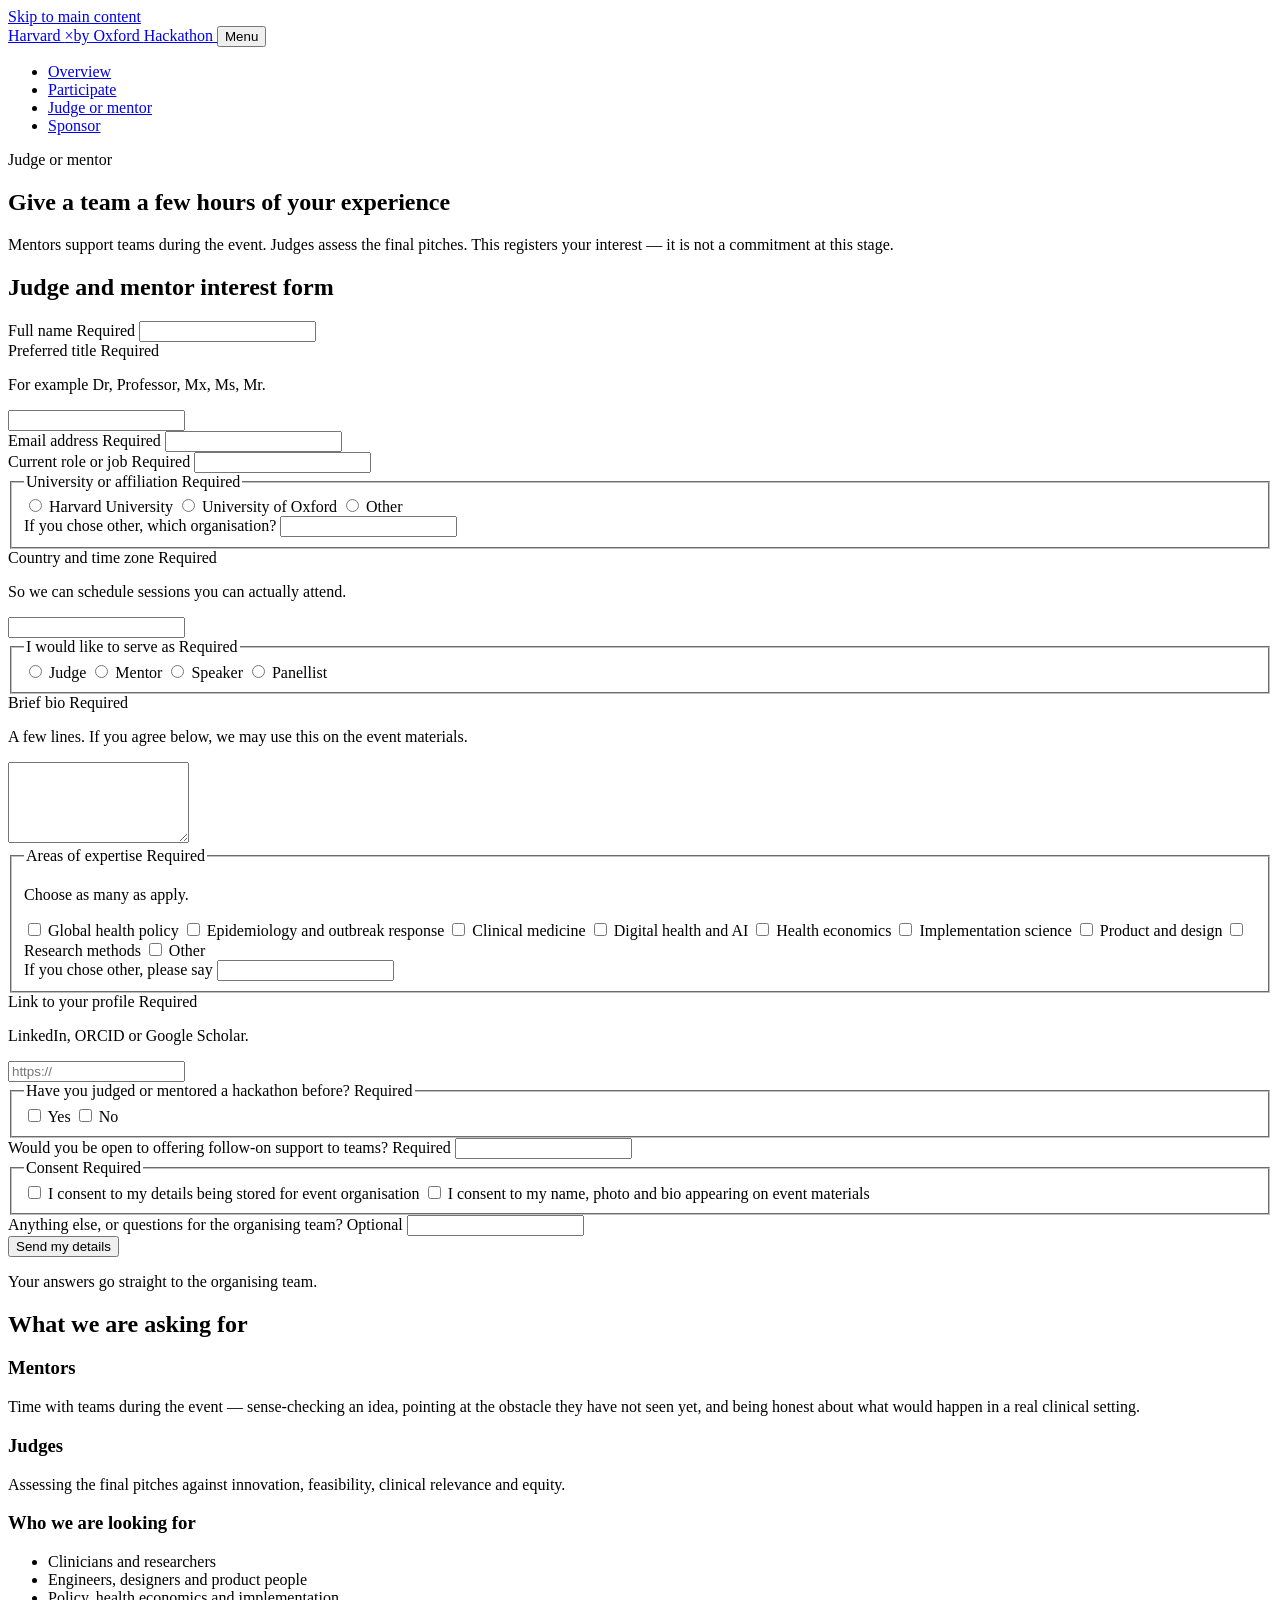
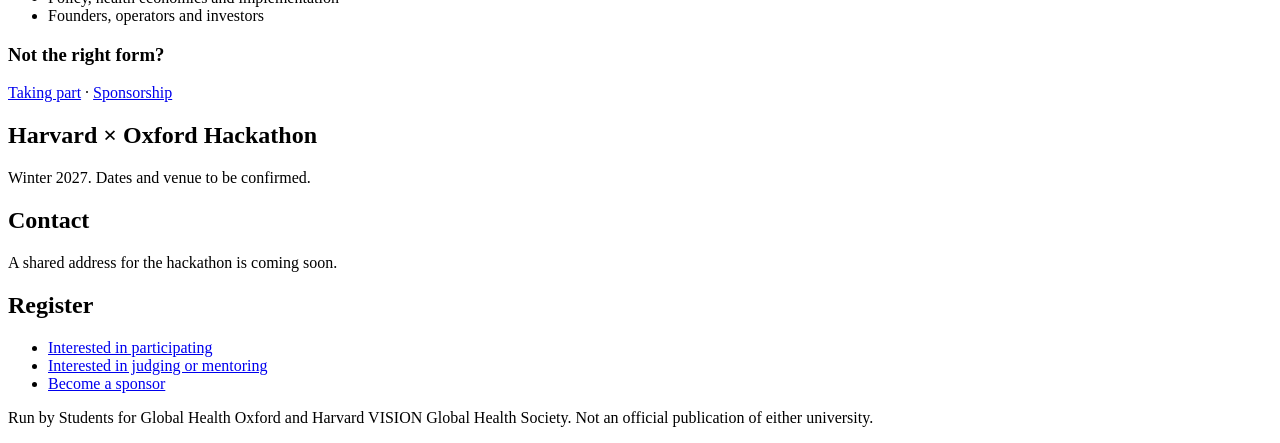
==== mentor.html @ 1fdbbc8e "Add files via upload" ====
<!DOCTYPE html>
<html lang="en-GB">
<head>
<meta charset="utf-8">
<meta name="viewport" content="width=device-width, initial-scale=1">
<title>Register your interest in judging or mentoring — Harvard × Oxford Hackathon</title>
<meta name="description" content="Register your interest in judging or mentoring at the Harvard × Oxford healthcare hackathon. For clinicians, researchers, founders and investors.">
<meta name="theme-color" content="#0A0A0A">
<link rel="preconnect" href="https://fonts.googleapis.com">
<link rel="preconnect" href="https://fonts.gstatic.com" crossorigin>
<link href="https://fonts.googleapis.com/css2?family=Archivo:wght@600;700;800&family=Instrument+Sans:wght@400;500;600&family=IBM+Plex+Mono:wght@400;500&display=swap" rel="stylesheet">
<link rel="stylesheet" href="assets/hack.css?v=3">
</head>
<body>

<a class="skip" href="#main">Skip to main content</a>

<!-- HEADER — duplicated on index.html, participate.html, mentor.html and
     sponsor.html. Change one, change all four. -->
<header class="site-head">
  <div class="wrap head-in">
    <a class="brand" href="index.html">
      Harvard <span class="x" aria-hidden="true">×</span><span class="vh">by</span> Oxford
      <span class="sub">Hackathon</span>
    </a>

    <button class="menu-btn" type="button" aria-expanded="false" aria-controls="mainnav">
      <span class="bars" aria-hidden="true"></span> Menu
    </button>

    <nav class="mainnav" id="mainnav" aria-label="Main">
      <ul>
        <li><a href="index.html">Overview</a></li>
        <li><a href="participate.html">Participate</a></li>
        <li><a href="mentor.html" aria-current="page">Judge or mentor</a></li>
        <li class="nav-cta"><a href="sponsor.html">Sponsor</a></li>
      </ul>
    </nav>
  </div>
</header>

<main id="main">

<section class="page-head">
  <div class="wrap">
    <p class="eyebrow">Judge or mentor</p>
    <h1>Give a team a few hours of your experience</h1>
    <p class="lede">Mentors support teams during the event. Judges assess the final pitches. This
    registers your interest — it is not a commitment at this stage.</p>
  </div>
</section>

<section>
  <div class="wrap form-layout">
    <div>
      <h2 class="vh">Judge and mentor interest form</h2>

      <form class="form" id="mentor-form" method="post"
            action="https://docs.google.com/forms/d/e/1FAIpQLSdmeKwU0fg0UJ15Wd06GlF_wZmkQAwomxuWlI0DnRak4Vefjg/formResponse"
            data-thanks="mentor-thanks">
        <input type="hidden" name="fvv" value="1">
        <input type="hidden" name="pageHistory" value="0">

        <div class="field">
          <label for="m-name">Full name <span class="req">Required</span></label>
          <input id="m-name" name="entry.2101995780" type="text" autocomplete="name" required>
        </div>

        <div class="field">
          <label for="m-title">Preferred title <span class="req">Required</span></label>
          <p class="hint" id="m-title-hint">For example Dr, Professor, Mx, Ms, Mr.</p>
          <input id="m-title" name="entry.900978874" type="text" aria-describedby="m-title-hint" required>
        </div>

        <div class="field">
          <label for="m-email">Email address <span class="req">Required</span></label>
          <input id="m-email" name="entry.1687136381" type="email" autocomplete="email" required>
        </div>

        <div class="field">
          <label for="m-role">Current role or job <span class="req">Required</span></label>
          <input id="m-role" name="entry.1524150950" type="text" autocomplete="organization-title" required>
        </div>

        <div class="field">
          <fieldset>
            <legend>University or affiliation <span class="req">Required</span></legend>
            <div class="opts">
              <label class="opt"><input type="radio" name="entry.1458099363" value="Harvard University" required> Harvard University</label>
              <label class="opt"><input type="radio" name="entry.1458099363" value="University of Oxford"> University of Oxford</label>
              <label class="opt"><input type="radio" name="entry.1458099363" value="__other_option__"> Other</label>
            </div>
            <div class="opt-other">
              <label for="m-uni-other">If you chose other, which organisation?</label>
              <input id="m-uni-other" name="entry.1458099363.other_option_response" type="text">
            </div>
          </fieldset>
        </div>

        <div class="field">
          <label for="m-zone">Country and time zone <span class="req">Required</span></label>
          <p class="hint" id="m-zone-hint">So we can schedule sessions you can actually attend.</p>
          <input id="m-zone" name="entry.788989180" type="text" aria-describedby="m-zone-hint" required>
        </div>

        <div class="field">
          <fieldset>
            <legend>I would like to serve as <span class="req">Required</span></legend>
            <div class="opts">
              <label class="opt"><input type="radio" name="entry.1702248812" value="Judge" required> Judge</label>
              <label class="opt"><input type="radio" name="entry.1702248812" value="Mentor"> Mentor</label>
              <label class="opt"><input type="radio" name="entry.1702248812" value="Speaker"> Speaker</label>
              <label class="opt"><input type="radio" name="entry.1702248812" value="Panelist"> Panellist</label>
            </div>
          </fieldset>
        </div>

        <div class="field">
          <label for="m-bio">Brief bio <span class="req">Required</span></label>
          <p class="hint" id="m-bio-hint">A few lines. If you agree below, we may use this on the event
          materials.</p>
          <textarea id="m-bio" name="entry.21904184" rows="5" aria-describedby="m-bio-hint" required></textarea>
        </div>

        <div class="field">
          <fieldset data-group-required="Please choose at least one area of expertise.">
            <legend>Areas of expertise <span class="req">Required</span></legend>
            <p class="hint">Choose as many as apply.</p>
            <div class="opts">
              <label class="opt"><input type="checkbox" name="entry.1558559881" value="Global health policy"> Global health policy</label>
              <label class="opt"><input type="checkbox" name="entry.1558559881" value="Epidemiology / outbreak response"> Epidemiology and outbreak response</label>
              <label class="opt"><input type="checkbox" name="entry.1558559881" value="Clinical medicine"> Clinical medicine</label>
              <label class="opt"><input type="checkbox" name="entry.1558559881" value="Digital health &amp; AI"> Digital health and AI</label>
              <label class="opt"><input type="checkbox" name="entry.1558559881" value="Health economics"> Health economics</label>
              <label class="opt"><input type="checkbox" name="entry.1558559881" value="Implementation science"> Implementation science</label>
              <label class="opt"><input type="checkbox" name="entry.1558559881" value="Product &amp; design"> Product and design</label>
              <label class="opt"><input type="checkbox" name="entry.1558559881" value="Research methods"> Research methods</label>
              <label class="opt"><input type="checkbox" name="entry.1558559881" value="__other_option__"> Other</label>
            </div>
            <div class="opt-other">
              <label for="m-exp-other">If you chose other, please say</label>
              <input id="m-exp-other" name="entry.1558559881.other_option_response" type="text">
            </div>
          </fieldset>
        </div>

        <div class="field">
          <label for="m-profile">Link to your profile <span class="req">Required</span></label>
          <p class="hint" id="m-profile-hint">LinkedIn, ORCID or Google Scholar.</p>
          <input id="m-profile" name="entry.1272362978" type="url" placeholder="https://"
                 aria-describedby="m-profile-hint" required>
        </div>

        <!-- The availability question has been removed from this page. It is
             still question 11 in the Google Form (entry.1813666338) and is
             still marked REQUIRED there, so until it is deleted or made
             optional in Google Forms, Google will reject every submission from
             this page and nothing will reach the response sheet. -->

        <div class="field">
          <fieldset data-group-required="Please answer whether you have judged or mentored before.">
            <legend>Have you judged or mentored a hackathon before? <span class="req">Required</span></legend>
            <div class="opts">
              <label class="opt"><input type="checkbox" name="entry.487737107" value="Yes"> Yes</label>
              <label class="opt"><input type="checkbox" name="entry.487737107" value="No"> No</label>
            </div>
          </fieldset>
        </div>

        <div class="field">
          <label for="m-followon">Would you be open to offering follow-on support to teams? <span class="req">Required</span></label>
          <input id="m-followon" name="entry.504835974" type="text" required>
        </div>

        <div class="field">
          <fieldset>
            <legend>Consent <span class="req">Required</span></legend>
            <div class="opts">
              <label class="opt"><input type="checkbox" name="entry.305124683" value="I consent to my details being stored for event organisation." required> I consent to my details being stored for event organisation</label>
              <label class="opt"><input type="checkbox" name="entry.305124683" value="I consent to my name, photo, and bio appearing on event materials."> I consent to my name, photo and bio appearing on event materials</label>
            </div>
          </fieldset>
        </div>

        <div class="field">
          <label for="m-else">Anything else, or questions for the organising team? <span class="opt-tag">Optional</span></label>
          <input id="m-else" name="entry.915647321" type="text">
        </div>

        <div class="form-actions">
          <button class="btn btn-fill" type="submit">Send my details</button>
          <p>Your answers go straight to the organising team.</p>
        </div>
      </form>

      <div class="thanks" id="mentor-thanks" hidden>
        <h2>Thank you — we have your details</h2>
        <p>We will be in touch about judging, mentoring and the schedule nearer the time.</p>
        <p><a href="index.html">Back to the hackathon overview</a></p>
      </div>
    </div>

    <aside class="aside">
      <h2>What we are asking for</h2>

      <h3>Mentors</h3>
      <p>Time with teams during the event — sense-checking an idea, pointing at the obstacle they
      have not seen yet, and being honest about what would happen in a real clinical setting.</p>

      <h3>Judges</h3>
      <p>Assessing the final pitches against innovation, feasibility, clinical relevance and equity.</p>

      <h3>Who we are looking for</h3>
      <ul>
        <li>Clinicians and researchers</li>
        <li>Engineers, designers and product people</li>
        <li>Policy, health economics and implementation</li>
        <li>Founders, operators and investors</li>
      </ul>

      <h3>Not the right form?</h3>
      <p><a href="participate.html">Taking part</a> · <a href="sponsor.html">Sponsorship</a></p>
    </aside>
  </div>
</section>

</main>

<!-- FOOTER — duplicated on all four pages. Change one, change all four. -->
<footer class="site-foot">
  <div class="wrap">
    <div class="foot-in">
      <div>
        <h2>Harvard <span class="x" aria-hidden="true">×</span> Oxford Hackathon</h2>
        <p>Winter 2027. Dates and venue to be confirmed.</p>
      </div>
      <div>
        <h2>Contact</h2>
        <!-- CONTACT: the shared address goes here, as a mailto: link. -->
        <p>A shared address for the hackathon is coming soon.</p>
      </div>
      <div>
        <h2>Register</h2>
        <ul>
          <li><a href="participate.html">Interested in participating</a></li>
          <li><a href="mentor.html">Interested in judging or mentoring</a></li>
          <li><a href="sponsor.html">Become a sponsor</a></li>
        </ul>
      </div>
    </div>
    <p class="fine">Run by Students for Global Health Oxford and Harvard VISION Global Health
    Society. Not an official publication of either university.</p>
  </div>
</footer>

<script src="assets/hack.js?v=3"></script>
</body>
</html>
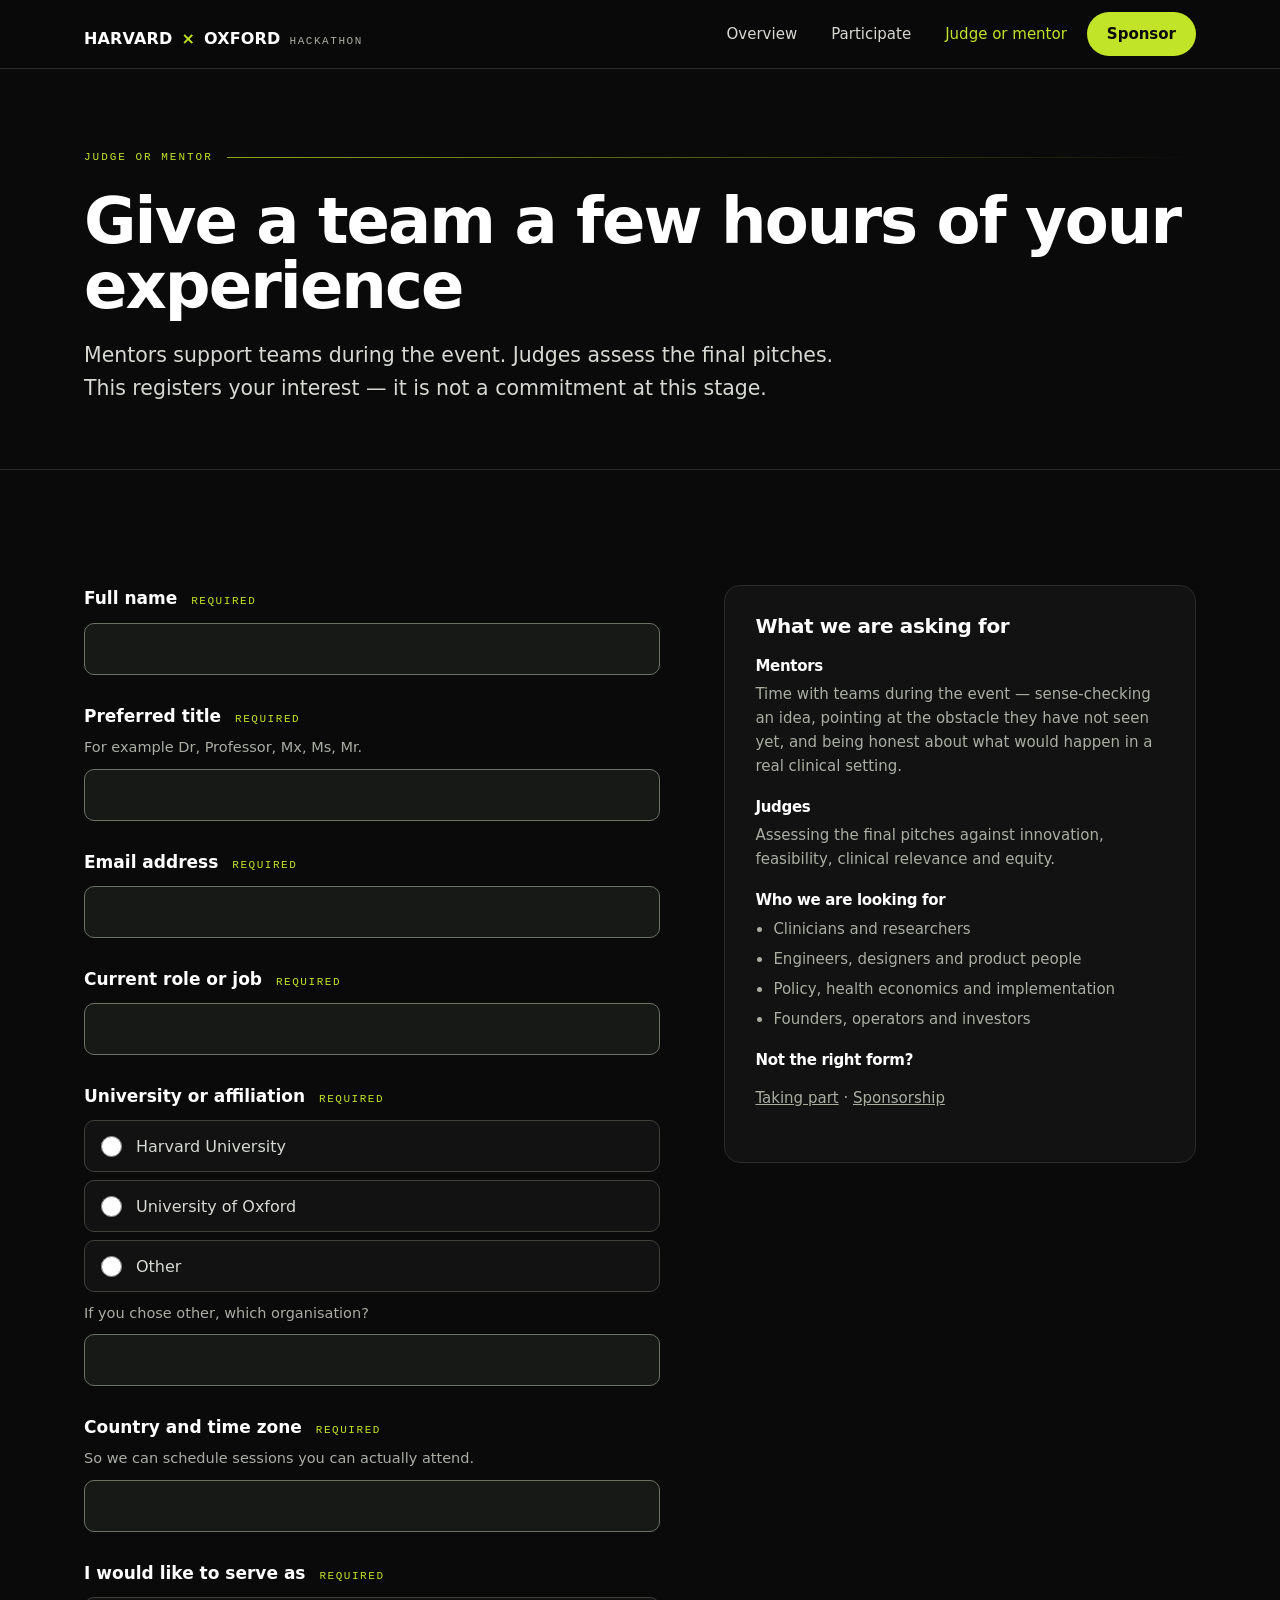
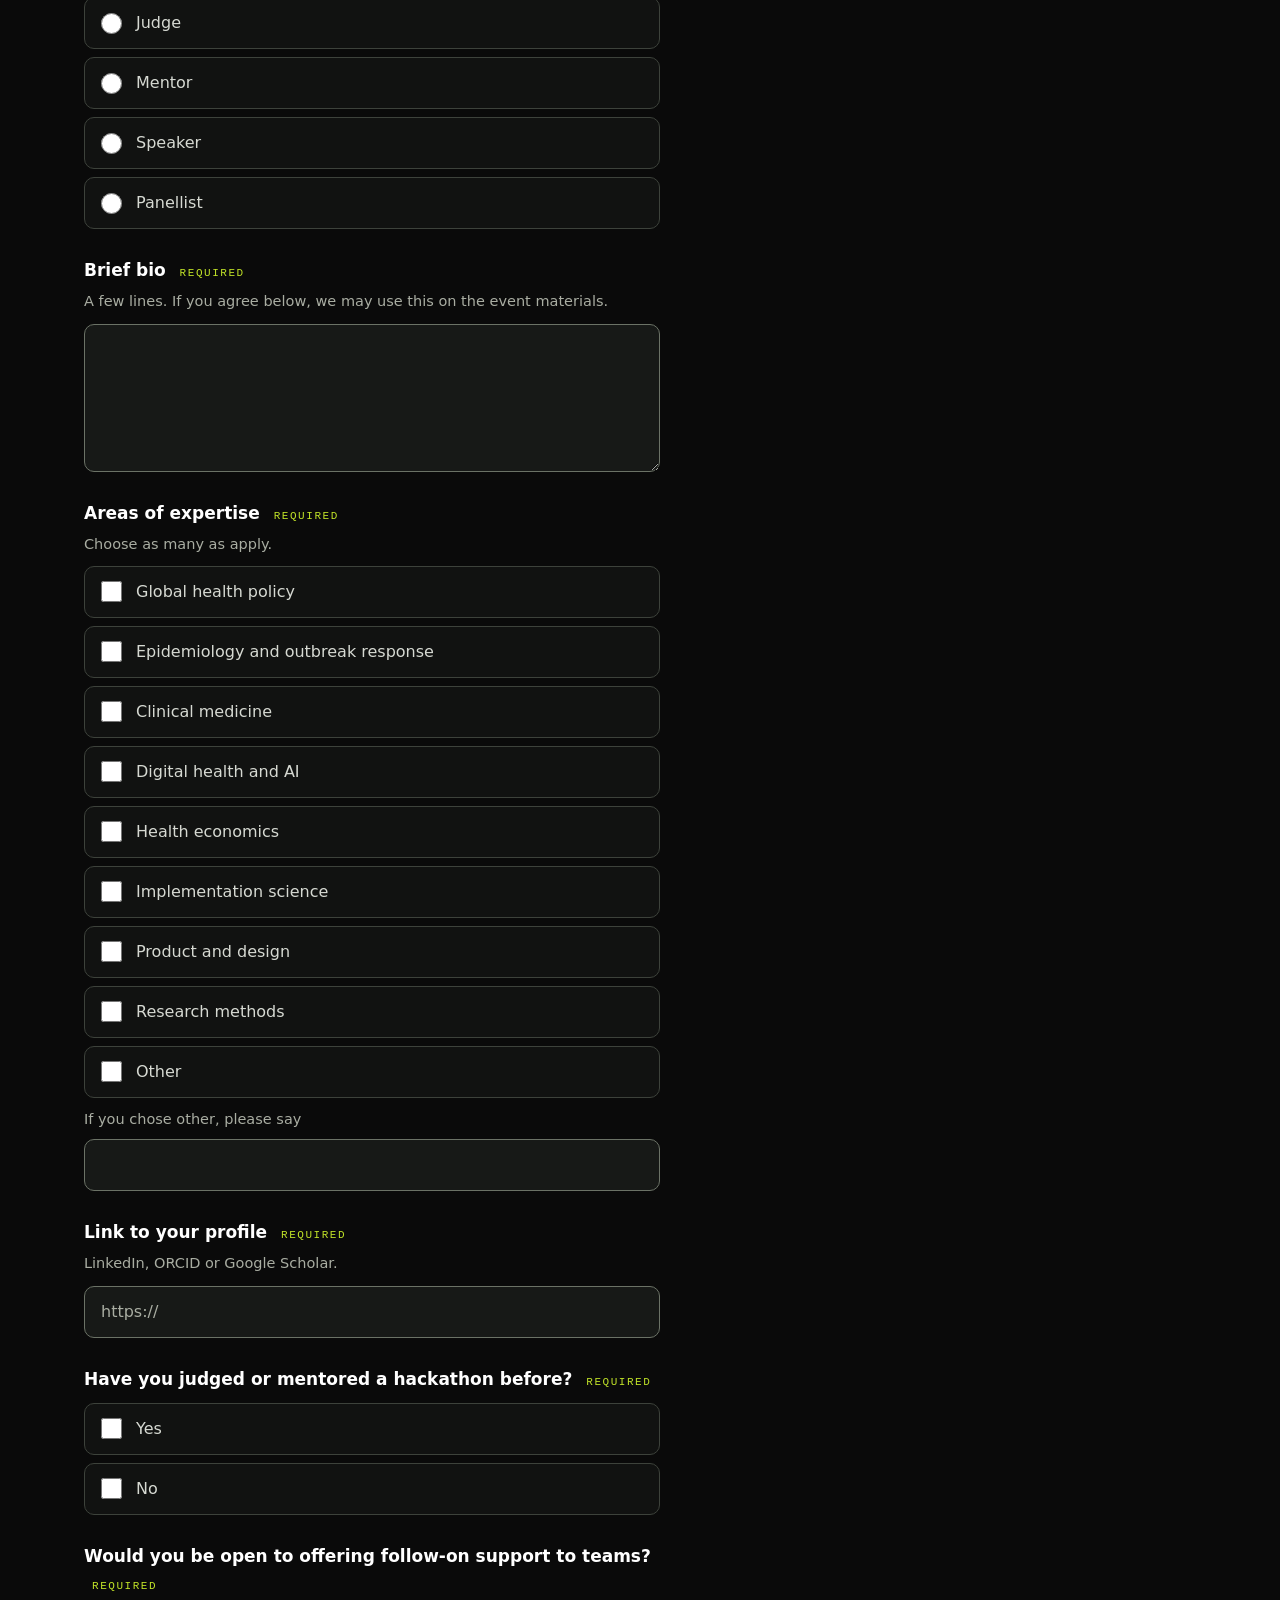
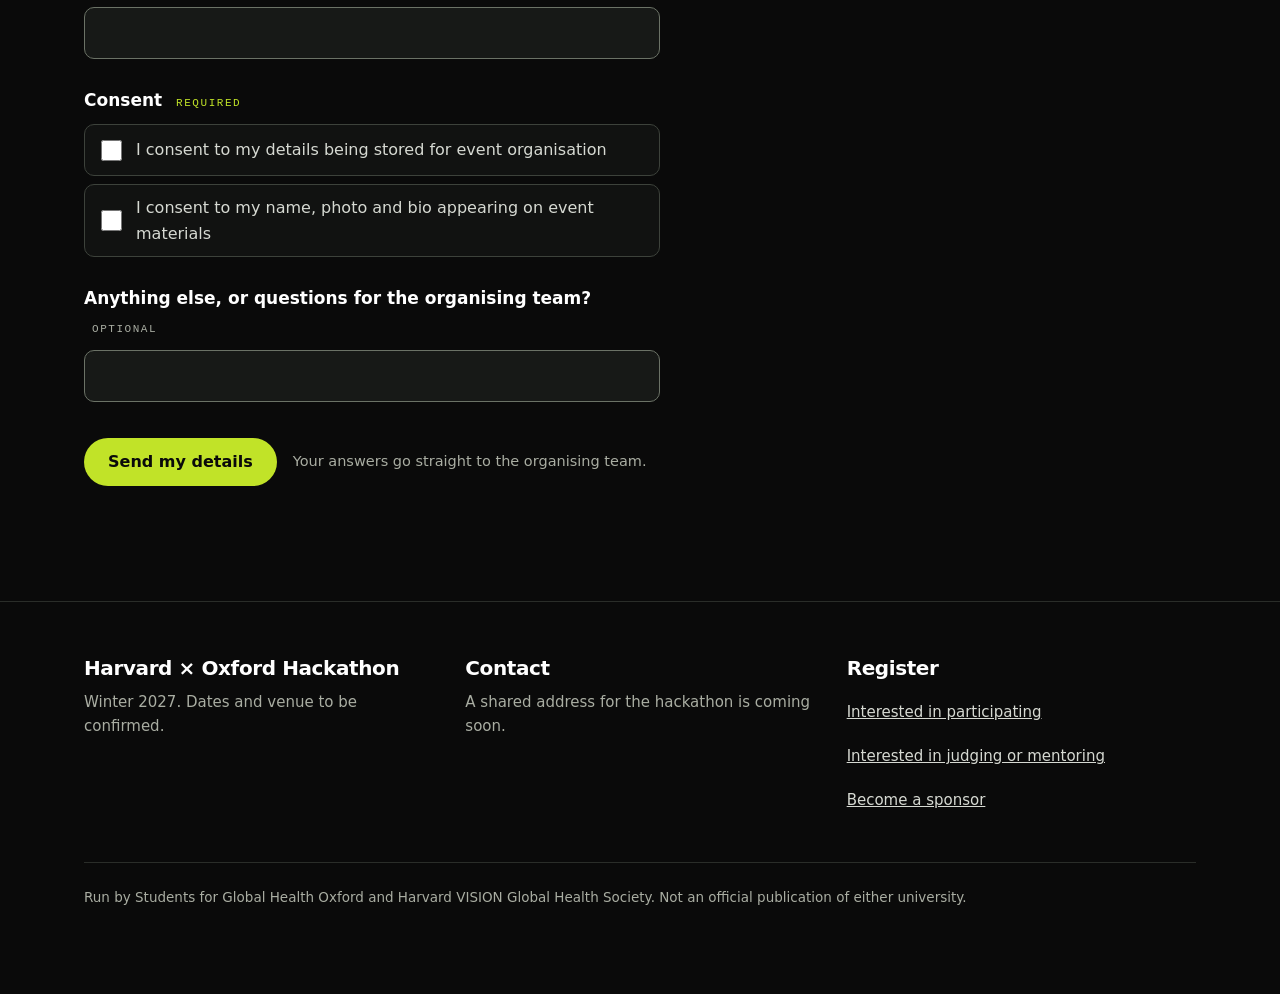
==== commit 1507fcc8: "Add a favicon and drop an undersized link - A favicon as an inline SVG data URI, a lime cross on the" ====
--- a/mentor.html
+++ b/mentor.html
@@ -6,6 +6,7 @@
 <title>Register your interest in judging or mentoring — Harvard × Oxford Hackathon</title>
 <meta name="description" content="Register your interest in judging or mentoring at the Harvard × Oxford healthcare hackathon. For clinicians, researchers, founders and investors.">
 <meta name="theme-color" content="#0A0A0A">
+<link rel="icon" href="data:image/svg+xml,%3Csvg%20xmlns%3D%22http%3A%2F%2Fwww.w3.org%2F2000%2Fsvg%22%20viewBox%3D%220%200%2032%2032%22%3E%3Crect%20width%3D%2232%22%20height%3D%2232%22%20rx%3D%227%22%20fill%3D%22%230A0A0A%22%2F%3E%3Cpath%20d%3D%22M9%209L23%2023M23%209L9%2023%22%20stroke%3D%22%23C1E328%22%20stroke-width%3D%224.5%22%20stroke-linecap%3D%22round%22%2F%3E%3C%2Fsvg%3E">
 <link rel="preconnect" href="https://fonts.googleapis.com">
 <link rel="preconnect" href="https://fonts.gstatic.com" crossorigin>
 <link href="https://fonts.googleapis.com/css2?family=Archivo:wght@600;700;800&family=Instrument+Sans:wght@400;500;600&family=IBM+Plex+Mono:wght@400;500&display=swap" rel="stylesheet">
--- a/assets/hack.css
+++ b/assets/hack.css
@@ -0,0 +1,491 @@
+/* ============================================================
+   Harvard x Oxford Hackathon — one stylesheet for the page.
+   Colours live in :root. Every pair below meets WCAG AA.
+   ============================================================ */
+
+:root{
+  /* --- colour ---------------------------------------------
+     Contrast ratios are measured against --void (#0A0A0A).
+     Lime is a DARK-BACKGROUND colour only: on white it is 1.5:1
+     and must never be used for text there. */
+  --void:#0A0A0A;       /* page background */
+  --panel:#111211;      /* cards */
+  --panel-2:#171917;    /* raised cards, table rows */
+  --line:#2A2D29;       /* hairlines */
+  --line-2:#3D423B;     /* hairlines on raised cards */
+  --field-line:#6B7266; /* form control borders       4.0:1 */
+  --paper:#FFFFFF;      /* headings on dark          19.8:1 */
+  --body:#D6D9D2;       /* body text on dark         13.9:1 */
+  --muted:#A9ADA2;      /* captions, labels           8.7:1 */
+  --lime:#C1E328;       /* accent. On dark 13.5:1; ink on lime 13.5:1 */
+  --lime-dim:#8FA81E;   /* lime hairlines and hovers  7.3:1 */
+  --ink:#0A0A0A;        /* text ON lime */
+  --bronze:#F0A32A;     /* tier marker                8.4:1 */
+  --silver:#B9BDB6;     /* tier marker                9.3:1 */
+  --focus:#8AB4FF;      /* focus ring                 9.5:1 */
+
+  --display:"Archivo",system-ui,sans-serif;
+  --text:"Instrument Sans",system-ui,sans-serif;
+  --mono:"IBM Plex Mono",ui-monospace,monospace;
+  --pad:clamp(20px,5vw,64px);
+  --head-h:68px;
+}
+
+*{box-sizing:border-box}
+html{scroll-behavior:smooth;scroll-padding-top:calc(var(--head-h) + 16px)}
+body{
+  margin:0;background:var(--void);color:var(--body);
+  font-family:var(--text);font-size:17px;line-height:1.6;
+  -webkit-font-smoothing:antialiased;
+}
+img{max-width:100%;display:block}
+a{color:inherit}
+/* long addresses must never push the page sideways */
+a[href^="mailto:"]{overflow-wrap:anywhere}
+
+/* --- accessibility floor ---------------------------------- */
+.skip{
+  position:absolute;left:12px;top:-80px;z-index:200;
+  background:var(--lime);color:var(--ink);padding:14px 22px;border-radius:0 0 10px 10px;
+  font-weight:700;text-decoration:none;transition:top .18s;
+}
+.skip:focus{top:0}
+:focus-visible{outline:3px solid var(--focus);outline-offset:3px;border-radius:4px}
+.vh{
+  position:absolute;width:1px;height:1px;margin:-1px;padding:0;
+  overflow:hidden;clip:rect(0 0 0 0);white-space:nowrap;border:0;
+}
+
+.wrap{max-width:1240px;margin:0 auto;padding:0 var(--pad)}
+h1,h2,h3,h4{font-family:var(--display);color:var(--paper);margin:0;line-height:1.02;letter-spacing:-.02em}
+h1{font-weight:800}
+h2,h3,h4{font-weight:700}
+p{margin:0 0 1em}
+.lede{font-size:clamp(17px,1.6vw,21px);color:var(--body);max-width:60ch}
+
+/* --- buttons ---------------------------------------------- */
+.btn{
+  display:inline-flex;align-items:center;justify-content:center;gap:10px;
+  min-height:48px;padding:12px 24px;border-radius:999px;
+  font-family:var(--text);font-size:16px;font-weight:600;text-decoration:none;
+  border:1.5px solid transparent;transition:background .16s,color .16s,border-color .16s;
+}
+.btn-fill{background:var(--lime);color:var(--ink)}
+.btn-fill:hover{background:var(--paper)}
+.btn-ghost{border-color:var(--line-2);color:var(--paper)}
+.btn-ghost:hover{border-color:var(--lime);color:var(--lime)}
+.btn-arrow{font-family:var(--mono);font-size:15px}
+.cta-row{display:flex;flex-wrap:wrap;gap:12px;margin-top:32px}
+
+/* --- header ----------------------------------------------- */
+.site-head{
+  position:sticky;top:0;z-index:100;
+  background:rgba(10,10,10,.92);border-bottom:1px solid var(--line);
+  backdrop-filter:saturate(160%) blur(10px);
+}
+.head-in{display:flex;align-items:center;gap:16px;min-height:var(--head-h)}
+.brand{
+  display:flex;align-items:baseline;gap:9px;text-decoration:none;margin-right:auto;
+  min-height:44px;padding-top:14px;
+  font-family:var(--display);font-weight:800;font-size:16px;letter-spacing:.01em;
+  color:var(--paper);text-transform:uppercase;
+}
+.brand .x{color:var(--lime)}
+.brand span.sub{
+  font-family:var(--mono);font-size:11px;font-weight:400;letter-spacing:.14em;
+  color:var(--muted);text-transform:uppercase;
+}
+.menu-btn{
+  display:none;align-items:center;gap:9px;min-height:44px;padding:10px 16px;
+  background:none;border:1.5px solid var(--line-2);border-radius:999px;
+  color:var(--paper);font:600 15px/1 var(--text);cursor:pointer;
+}
+.bars,.bars::before,.bars::after{
+  display:block;width:16px;height:2px;background:currentColor;content:"";
+}
+.bars{position:relative}
+.bars::before{position:absolute;top:-5px}
+.bars::after{position:absolute;top:5px}
+.mainnav ul{display:flex;align-items:center;gap:6px;list-style:none;margin:0;padding:0}
+.mainnav a{
+  display:flex;align-items:center;min-height:44px;padding:8px 14px;border-radius:999px;
+  text-decoration:none;color:var(--body);font-size:15px;font-weight:500;
+}
+.mainnav a:hover{color:var(--lime)}
+.mainnav a[aria-current="page"]{color:var(--lime)}
+.mainnav .nav-cta a[aria-current="page"]{background:var(--paper);color:var(--ink)}
+.mainnav .nav-cta a{background:var(--lime);color:var(--ink);font-weight:600;padding:8px 20px}
+.mainnav .nav-cta a:hover{background:var(--paper);color:var(--ink)}
+
+/* --- section furniture ------------------------------------ */
+section{padding:clamp(64px,9vw,120px) 0;border-top:1px solid var(--line)}
+.eyebrow{
+  display:flex;align-items:center;gap:14px;
+  font-family:var(--mono);font-size:11px;letter-spacing:.18em;text-transform:uppercase;
+  color:var(--lime);margin:0 0 22px;
+}
+.eyebrow::after{
+  content:"";flex:1;height:1px;background:linear-gradient(90deg,var(--lime-dim),transparent);
+}
+.sec-head{max-width:70ch;margin-bottom:clamp(36px,5vw,60px)}
+.sec-head h2{font-size:clamp(30px,4.4vw,52px);margin-bottom:18px}
+.sec-head p{color:var(--muted);max-width:62ch}
+
+/* --- hero ------------------------------------------------- */
+.hero{
+  border-top:0;position:relative;overflow:hidden;
+  padding:clamp(56px,8vw,96px) 0 clamp(56px,7vw,88px);
+}
+.hero::before{
+  content:"";position:absolute;inset:-40% -20% auto -20%;height:120%;
+  background:radial-gradient(60% 55% at 22% 30%,rgba(193,227,40,.16),transparent 70%);
+  pointer-events:none;
+}
+.hero .wrap{position:relative}
+.hero h1{font-size:clamp(42px,8.4vw,104px);letter-spacing:-.035em;margin:0 0 26px}
+.hero h1 em{font-style:normal;color:var(--lime)}
+.kicker{
+  font-family:var(--display);font-weight:800;font-size:clamp(15px,2vw,20px);
+  letter-spacing:.06em;text-transform:uppercase;color:var(--paper);margin:0 0 20px;
+}
+.kicker .x{color:var(--lime);margin:0 6px}
+.facts{
+  display:grid;grid-template-columns:repeat(auto-fit,minmax(210px,1fr));gap:14px 34px;
+  list-style:none;margin:44px 0 0;padding:26px 0 0;border-top:1px solid var(--line);
+}
+.facts li{font-family:var(--mono);font-size:12px;letter-spacing:.12em;text-transform:uppercase;color:var(--muted);padding:6px 0}
+.facts b{display:block;font-family:var(--display);font-size:19px;letter-spacing:0;color:var(--paper);text-transform:none}
+
+/* --- pull quote / mission --------------------------------- */
+.pull{
+  font-family:var(--display);font-weight:700;color:var(--paper);margin:0;
+  font-size:clamp(26px,4vw,46px);line-height:1.08;letter-spacing:-.02em;max-width:20ch;
+}
+.pull em{font-style:normal;color:var(--lime)}
+.split{display:grid;grid-template-columns:1.05fr .95fr;gap:clamp(28px,5vw,64px);align-items:start}
+
+/* --- cards ------------------------------------------------ */
+.grid{display:grid;gap:16px}
+.g2{grid-template-columns:repeat(2,1fr)}
+.g3{grid-template-columns:repeat(3,1fr)}
+.g4{grid-template-columns:repeat(4,1fr)}
+.g5{grid-template-columns:repeat(5,1fr)}
+.card{
+  background:var(--panel);border:1px solid var(--line);border-radius:16px;
+  padding:clamp(20px,2.4vw,30px);
+}
+.card h3{font-size:20px;margin-bottom:10px}
+.card p{color:var(--muted);margin:0;font-size:15.5px}
+.card p + p{margin-top:.8em}
+.num{
+  display:flex;align-items:center;justify-content:center;flex:none;width:34px;height:34px;
+  border:1.5px solid var(--lime);border-radius:50%;margin:0;
+  font-family:var(--mono);font-size:13px;color:var(--lime);
+}
+/* Number and heading sit on one row. The min-height keeps the body copy of
+   every card in a row starting at the same line, whether the heading wraps or not. */
+.card-top{
+  display:flex;align-items:center;gap:14px;
+  min-height:62px;margin-bottom:16px;
+}
+.card-top h3{margin:0}
+
+/* --- challenge list --------------------------------------- */
+.chal{border-top:1px solid var(--line);margin:0;padding:0}
+.chal > div{
+  display:grid;grid-template-columns:minmax(190px,26%) 1fr;gap:8px 32px;
+  padding:22px 0;border-bottom:1px solid var(--line);
+}
+.chal dt{font-family:var(--display);font-weight:700;font-size:19px;color:var(--paper)}
+.chal dd{margin:0;color:var(--muted)}
+
+/* --- timeline --------------------------------------------- */
+.stage{position:relative;background:var(--panel);border:1px solid var(--line);border-radius:16px;padding:clamp(20px,2.2vw,28px)}
+.stage .when{font-family:var(--mono);font-size:11px;letter-spacing:.14em;text-transform:uppercase;color:var(--lime);margin:0 0 12px}
+.stage h3{font-size:19px;margin-bottom:12px}
+.stage p{font-size:15.5px;color:var(--muted);margin:0 0 16px}
+.stage ul{margin:0 0 18px;padding-left:18px;color:var(--body);font-size:15px}
+.stage li{margin-bottom:5px}
+.out{
+  margin-top:auto;padding-top:16px;border-top:1px solid var(--line);
+  font-size:14.5px;color:var(--body);
+}
+.out b{
+  display:block;font-family:var(--mono);font-size:10.5px;letter-spacing:.14em;
+  text-transform:uppercase;color:var(--muted);margin-bottom:6px;font-weight:400;
+}
+.stage{display:flex;flex-direction:column}
+/* --- judging criteria ------------------------------------- */
+.judged{
+  display:grid;grid-template-columns:minmax(160px,18%) 1fr;align-items:center;gap:18px 32px;
+  margin-top:20px;padding:24px clamp(20px,2.4vw,30px);
+  background:var(--panel);border:1px solid var(--line);border-radius:16px;
+}
+.judged h3{
+  margin:0;font-family:var(--mono);font-weight:400;font-size:11px;letter-spacing:.18em;
+  text-transform:uppercase;color:var(--lime);
+}
+.judged ul{display:grid;grid-template-columns:repeat(4,1fr);gap:12px;margin:0;padding:0;list-style:none}
+.judged li{
+  display:flex;align-items:center;gap:10px;min-height:56px;
+  padding:12px 18px;border:1px solid var(--line-2);border-radius:12px;
+  font-family:var(--display);font-weight:700;font-size:16px;color:var(--paper);
+}
+.judged li::before{
+  content:"";flex:none;width:8px;height:8px;border-radius:50%;background:var(--lime);
+}
+
+/* --- tiers ------------------------------------------------ */
+.tier{
+  display:flex;flex-direction:column;background:var(--panel-2);
+  border:1.5px solid var(--line-2);border-radius:16px;padding:24px 22px;
+}
+.tier-community{border-color:var(--lime-dim)}
+.tier-bronze{border-color:var(--bronze)}
+.tier-silver{border-color:var(--silver)}
+.tier-gold{border-color:var(--lime)}
+.tier .name{
+  display:flex;align-items:center;gap:10px;
+  font-family:var(--display);font-weight:800;font-size:13px;letter-spacing:.1em;
+  text-transform:uppercase;color:var(--lime);margin:0 0 18px;
+}
+.tier .name span{
+  display:flex;align-items:center;justify-content:center;width:26px;height:26px;flex:none;
+  border:1.5px solid currentColor;border-radius:50%;font-family:var(--mono);font-size:12px;
+}
+.tier-bronze .name{color:var(--bronze)}
+.tier-silver .name{color:var(--silver)}
+.tier .price{font-family:var(--display);font-weight:800;color:var(--paper);font-size:clamp(25px,2.4vw,31px);letter-spacing:-.02em;margin:0}
+.tier .price .alt{
+  display:block;margin-top:6px;
+  font-family:var(--text);font-weight:500;font-size:16px;letter-spacing:0;color:var(--muted);
+}
+.tier ul{
+  margin:18px 0 0;padding:18px 0 0;list-style:none;border-top:1px solid var(--line-2);
+  color:var(--body);font-size:15px;
+}
+.tier li{margin-bottom:6px}
+/* --- sponsor logo wall ------------------------------------ */
+.logos{
+  display:grid;grid-template-columns:repeat(4,1fr);gap:16px;margin:0;padding:0;list-style:none;
+}
+.logos li{
+  display:flex;align-items:center;justify-content:center;min-height:132px;padding:24px;
+  background:var(--panel);border:1.5px dashed var(--line-2);border-radius:16px;
+}
+.logos li span{
+  font-family:var(--mono);font-size:11.5px;letter-spacing:.16em;text-transform:uppercase;
+  color:var(--muted);text-align:center;
+}
+.logos img{max-height:64px;width:auto}
+
+/* --- offer list (beyond the hackathon) -------------------- */
+.offer{display:grid;grid-template-columns:minmax(200px,24%) 1fr;gap:10px 32px;padding:26px 0;border-bottom:1px solid var(--line)}
+.offer:first-of-type{border-top:1px solid var(--line)}
+.offer h3{font-size:22px}
+.offer ul{margin:0;padding-left:18px;color:var(--muted)}
+.offer li{margin-bottom:6px}
+
+.caveat{
+  margin:28px 0 0;max-width:62ch;color:var(--muted);font-size:15px;
+}
+
+/* --- people ----------------------------------------------- */
+.person{display:flex;gap:20px;align-items:flex-start}
+.person .initials{
+  display:flex;align-items:center;justify-content:center;flex:none;width:64px;height:64px;
+  border-radius:50%;border:1.5px solid var(--lime);color:var(--lime);
+  font-family:var(--display);font-weight:800;font-size:20px;letter-spacing:.02em;
+}
+.person h3{font-size:21px;margin-bottom:6px}
+.person p{margin:0;color:var(--muted);font-size:15.5px}
+/* email links are targets, not prose — keep them 44px tall */
+.person p a{display:inline-flex;align-items:center;min-height:44px}
+
+/* --- closing call to action ------------------------------- */
+.close-cta{background:var(--panel);border-radius:24px;padding:clamp(32px,5vw,64px);border:1px solid var(--line)}
+.close-cta h2{font-size:clamp(28px,4vw,46px);margin-bottom:16px}
+.close-cta .lede{color:var(--muted)}
+.cta-cards{display:grid;grid-template-columns:repeat(3,1fr);gap:16px;margin-top:36px}
+.cta-card{
+  display:flex;flex-direction:column;gap:12px;background:var(--void);
+  border:1px solid var(--line-2);border-radius:16px;padding:24px;
+}
+.cta-card h3{font-size:19px}
+.cta-card p{color:var(--muted);font-size:15px;margin:0 0 6px}
+.cta-card .btn{align-self:flex-start;margin-top:auto}
+
+.contact{
+  margin-top:32px;padding-top:28px;border-top:1px solid var(--line-2);
+}
+.contact h3{font-size:19px;margin-bottom:10px}
+.contact p{margin:0;color:var(--muted);max-width:62ch;font-size:15.5px}
+
+/* --- forms ------------------------------------------------ */
+/* Every control has a real <label for>. Placeholder text is never used
+   as a label. The forms post straight to Google Forms, so with JavaScript
+   off they still submit — Google shows its own confirmation page. */
+.form{max-width:720px;margin:0}
+.field{margin:0 0 28px}
+.field > label,.field legend{
+  display:block;margin:0 0 10px;padding:0;
+  font-family:var(--display);font-weight:700;font-size:17px;color:var(--paper);
+}
+.req,.opt-tag{
+  font-family:var(--mono);font-weight:400;font-size:11px;letter-spacing:.14em;
+  text-transform:uppercase;color:var(--muted);margin-left:8px;
+}
+.req{color:var(--lime)}
+.hint{margin:-4px 0 10px;color:var(--muted);font-size:14.5px}
+.field fieldset{border:0;margin:0;padding:0}
+
+.form input[type=text],.form input[type=email],.form input[type=url],.form textarea{
+  display:block;width:100%;min-height:52px;padding:13px 16px;
+  background:var(--panel-2);color:var(--paper);
+  border:1.5px solid var(--field-line);border-radius:10px;
+  font-family:var(--text);font-size:16px;line-height:1.5;
+}
+.form textarea{min-height:132px;resize:vertical}
+.form input::placeholder,.form textarea::placeholder{color:var(--muted)}
+
+.opts{display:grid;gap:8px}
+.opt{
+  display:flex;align-items:center;gap:14px;min-height:52px;padding:10px 16px;
+  background:var(--panel);border:1.5px solid var(--line-2);border-radius:10px;
+  color:var(--body);font-size:16px;cursor:pointer;
+}
+.opt:hover{border-color:var(--field-line)}
+.opt input{flex:none;width:21px;height:21px;margin:0;accent-color:var(--lime)}
+.opt-other{margin-top:10px}
+.opt-other label{
+  display:block;margin:0 0 8px;color:var(--muted);font-size:14.5px;font-family:var(--text);font-weight:400;
+}
+
+.form-actions{display:flex;flex-wrap:wrap;align-items:center;gap:16px;margin-top:36px}
+.form-actions .btn{border:0;cursor:pointer;font-family:var(--text)}
+.form-actions p{margin:0;color:var(--muted);font-size:14.5px}
+.btn[disabled]{opacity:.5;cursor:not-allowed}
+
+.form-error{
+  margin:0 0 24px;padding:16px 20px;border-radius:12px;
+  border:1.5px solid var(--bronze);color:var(--paper);background:var(--panel);
+}
+.thanks{
+  padding:clamp(24px,3vw,36px);background:var(--panel);
+  border:1.5px solid var(--lime);border-radius:16px;
+}
+.thanks h2{font-size:clamp(24px,3vw,32px);margin-bottom:12px}
+.thanks p{color:var(--body);margin-bottom:0}
+.thanks p + p{margin-top:.8em}
+
+/* --- form page furniture ---------------------------------- */
+.page-head{padding:clamp(48px,7vw,80px) 0 clamp(28px,4vw,44px);border-top:0}
+.page-head h1{font-size:clamp(34px,5.6vw,64px);letter-spacing:-.03em;margin-bottom:20px}
+.form-layout{display:grid;grid-template-columns:1.1fr .9fr;gap:clamp(32px,5vw,72px);align-items:start}
+.aside{
+  position:sticky;top:calc(var(--head-h) + 24px);
+  background:var(--panel);border:1px solid var(--line);border-radius:16px;
+  padding:clamp(22px,2.6vw,30px);
+}
+.aside h2{font-size:20px;margin-bottom:14px}
+.aside h3{font-size:15px;margin:22px 0 8px}
+.aside p,.aside li{color:var(--muted);font-size:15px}
+.aside p{margin:0 0 .8em}
+.aside ul{margin:0;padding-left:18px}
+.aside li{margin-bottom:6px}
+.aside .btn{margin-top:8px}
+/* the "not the right form?" links are navigation, so give them a real target */
+.aside p a{display:inline-flex;align-items:center;min-height:44px}
+
+/* --- footer ----------------------------------------------- */
+.site-foot{border-top:1px solid var(--line);padding:56px 0 72px;color:var(--muted);font-size:15px}
+.foot-in{
+  display:grid;grid-template-columns:repeat(auto-fit,minmax(240px,1fr));
+  gap:32px;align-items:start;
+}
+.site-foot a{color:var(--body)}
+.site-foot a:hover{color:var(--lime)}
+.site-foot h2{font-size:20px;margin-bottom:12px}
+.site-foot ul{list-style:none;margin:0;padding:0}
+.site-foot li{margin-bottom:0}
+.site-foot li a{display:inline-flex;align-items:center;min-height:44px}
+.fine{margin-top:40px;padding-top:24px;border-top:1px solid var(--line);font-size:13.5px}
+
+/* --- line up the insides of cards, not just their edges ----
+   Each card in a row borrows the parent grid's rows, so headings, prices,
+   lists and output blocks start at the same height in every card in that row —
+   however the text happens to wrap at the current width. The row counts below
+   are the number of direct children each card has: change the markup, change
+   the span. Browsers without subgrid fall back to the rules above, where the
+   cards still align top and bottom. */
+@supports (grid-template-rows:subgrid){
+  #aims .grid > .card,
+  #sponsors .g3 > .card{display:grid;grid-row:span 2;grid-template-rows:subgrid}
+  .stage{display:grid;grid-row:span 5;grid-template-rows:subgrid}
+  .tier{display:grid;grid-row:span 3;grid-template-rows:subgrid}
+  .card-top{min-height:0}   /* the shared rows do this job now */
+  .out{margin-top:0}
+}
+
+/* --- scroll reveal (progressive enhancement) -------------- */
+.rv{opacity:1}
+.js .rv{opacity:0;transform:translateY(14px)}
+.js .rv.in{opacity:1;transform:none;transition:opacity .5s ease,transform .5s ease}
+
+/* --- narrow widths ---------------------------------------- */
+@media (max-width:1080px){
+  .g5{grid-template-columns:repeat(2,1fr)}
+  .g4{grid-template-columns:repeat(2,1fr)}
+  .cta-cards{grid-template-columns:1fr}
+  .judged{grid-template-columns:1fr;gap:14px}
+  .form-layout{grid-template-columns:1fr}
+  .aside{position:static}
+  .judged ul{grid-template-columns:repeat(2,1fr)}
+  .logos{grid-template-columns:repeat(2,1fr)}
+}
+@media (max-width:900px){
+  /* No JavaScript: the header wraps and every link stays visible and tappable.
+     It also stops sticking, so the taller header does not eat the screen. */
+  .site-head{position:static}
+  .head-in{flex-wrap:wrap;padding-bottom:10px}
+  .mainnav{flex-basis:100%}
+  .mainnav ul{flex-wrap:wrap;gap:2px 4px}
+  .mainnav a{padding:10px 10px}
+  .mainnav .nav-cta a{padding:10px 18px}
+
+  /* With JavaScript: collapse it behind the menu button. */
+  .js-nav .site-head{position:sticky;top:0}
+  .js-nav .menu-btn{display:inline-flex}
+  .js-nav .head-in{flex-wrap:nowrap;padding-bottom:0}
+  .js-nav .mainnav{
+    position:absolute;left:0;right:0;top:100%;display:none;
+    background:var(--panel);border-bottom:1px solid var(--line);padding:8px var(--pad) 20px;
+    box-shadow:0 20px 44px rgba(0,0,0,.65);
+  }
+  .js-nav .mainnav.open{display:block}
+  .js-nav .mainnav ul{flex-direction:column;align-items:stretch;gap:2px}
+  .js-nav .mainnav a{min-height:48px;padding:12px 4px}
+  .js-nav .mainnav .nav-cta a{justify-content:center;margin-top:10px}
+  .split{grid-template-columns:1fr}
+  .g2{grid-template-columns:1fr}
+  .g3{grid-template-columns:1fr 1fr}
+  .offer{grid-template-columns:1fr;gap:12px}
+}
+@media (max-width:680px){
+  .g2,.g3,.g4,.g5{grid-template-columns:1fr}
+  .card-top{min-height:0}
+  .judged ul{grid-template-columns:1fr}
+  .logos{grid-template-columns:1fr}
+  .chal > div{grid-template-columns:1fr;gap:6px}
+  .facts{gap:0 24px}
+  .btn{width:100%}
+  .cta-row .btn{width:100%}
+  .brand span.sub{display:none}
+}
+
+/* --- reduced motion --------------------------------------- */
+@media (prefers-reduced-motion:reduce){
+  html{scroll-behavior:auto}
+  .js .rv{opacity:1;transform:none}
+  *{transition-duration:.001ms !important;animation-duration:.001ms !important}
+}
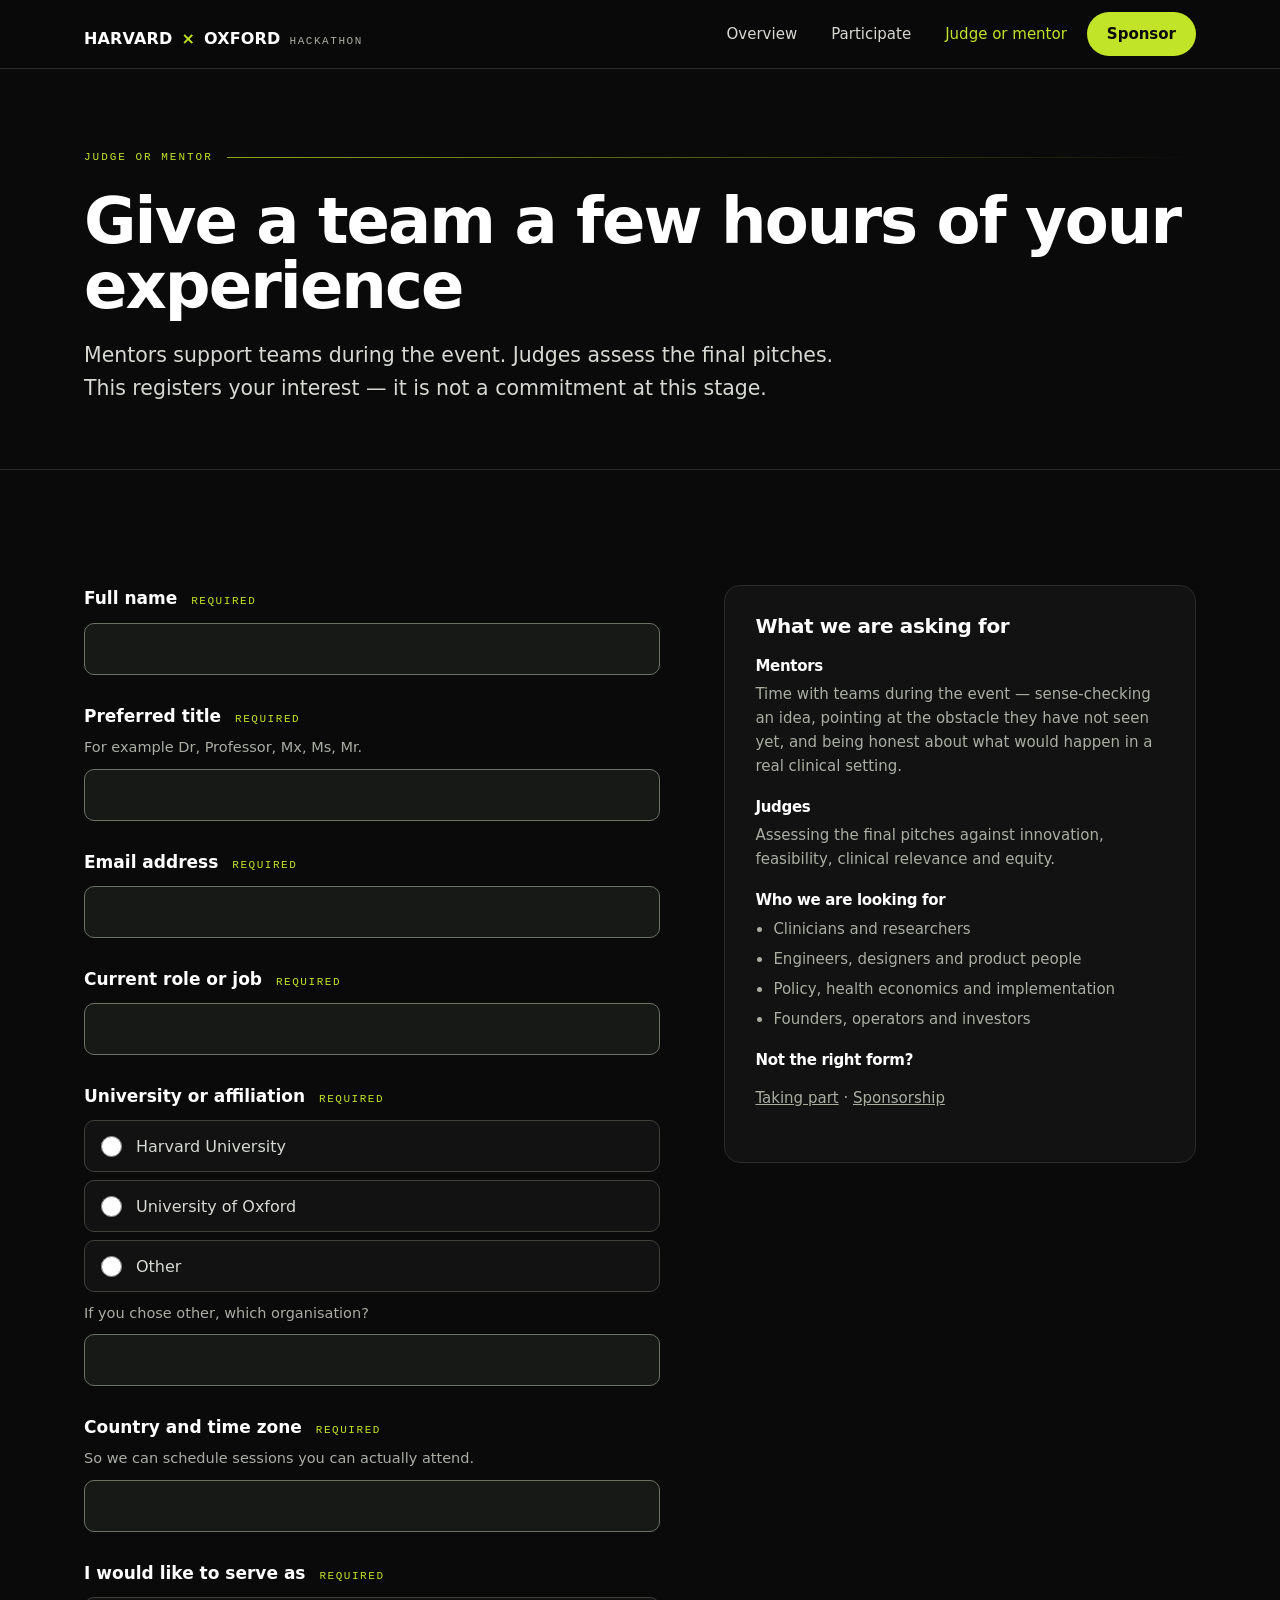
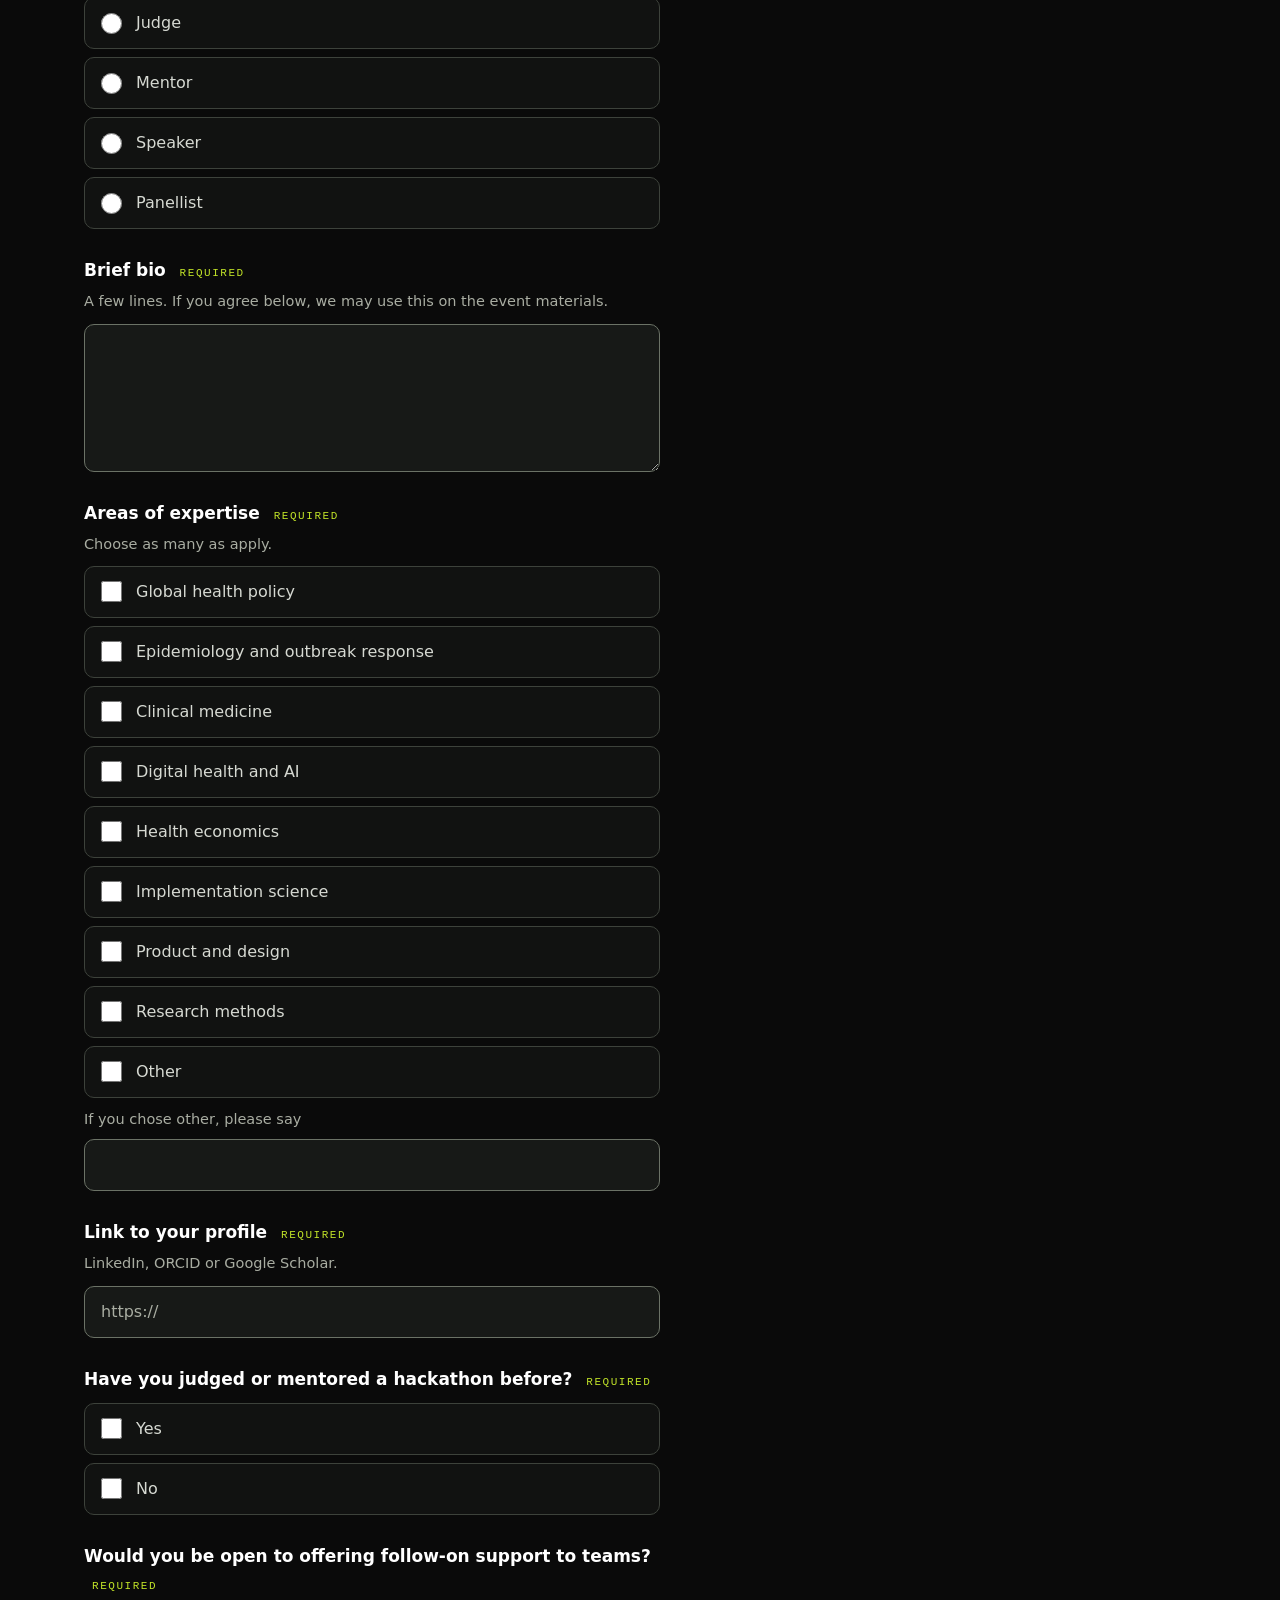
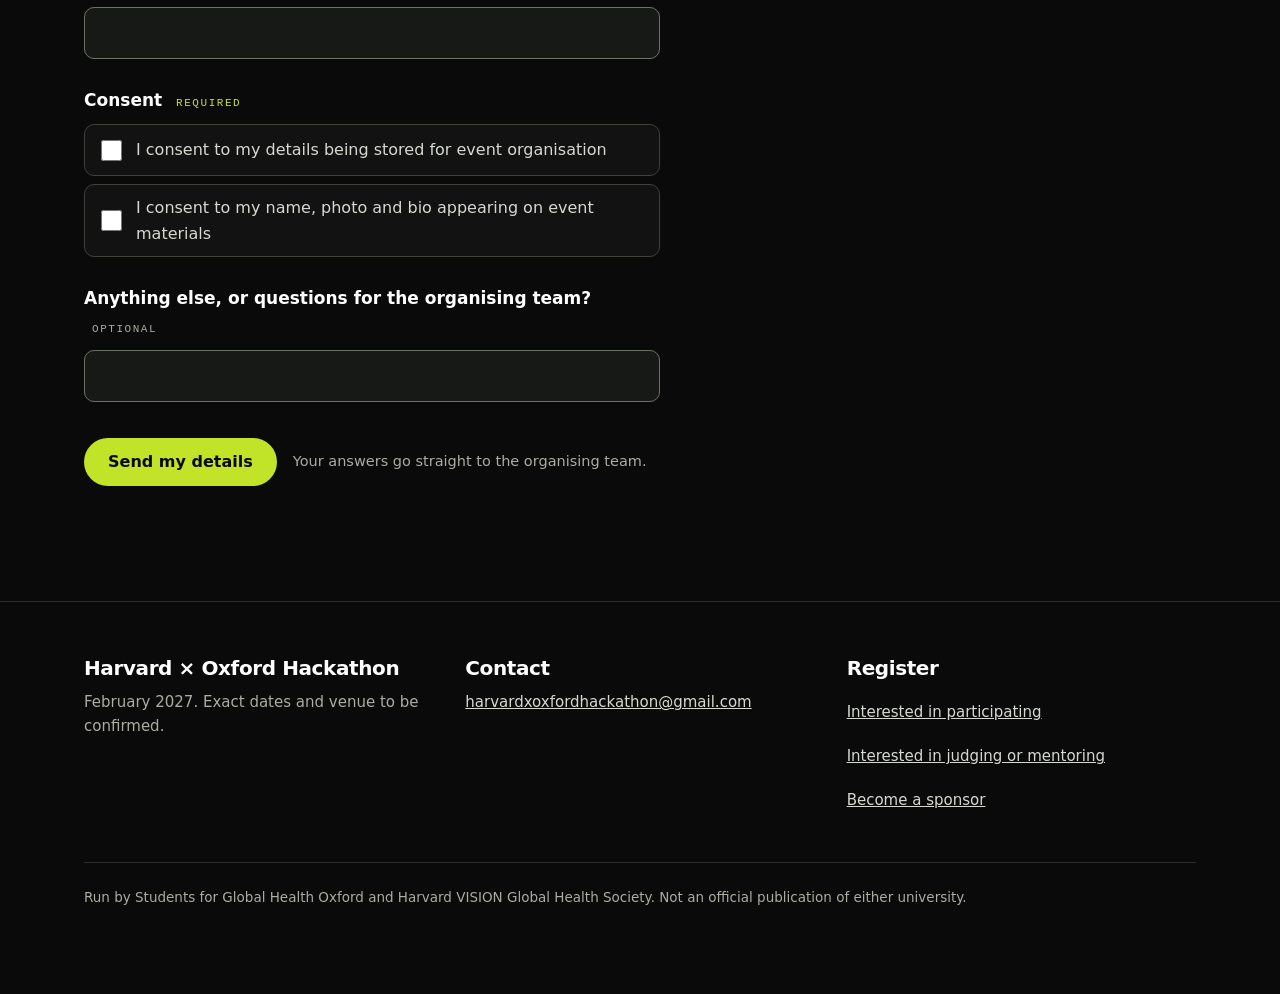
==== commit 9eb7aee0: "Add the hackathon address, move to February 2027, name the first sponsors - The shared address harva" ====
--- a/mentor.html
+++ b/mentor.html
@@ -10,7 +10,7 @@
 <link rel="preconnect" href="https://fonts.googleapis.com">
 <link rel="preconnect" href="https://fonts.gstatic.com" crossorigin>
 <link href="https://fonts.googleapis.com/css2?family=Archivo:wght@600;700;800&family=Instrument+Sans:wght@400;500;600&family=IBM+Plex+Mono:wght@400;500&display=swap" rel="stylesheet">
-<link rel="stylesheet" href="assets/hack.css?v=3">
+<link rel="stylesheet" href="assets/hack.css?v=4">
 </head>
 <body>
 
@@ -233,12 +233,11 @@
     <div class="foot-in">
       <div>
         <h2>Harvard <span class="x" aria-hidden="true">×</span> Oxford Hackathon</h2>
-        <p>Winter 2027. Dates and venue to be confirmed.</p>
+        <p>February 2027. Exact dates and venue to be confirmed.</p>
       </div>
       <div>
         <h2>Contact</h2>
-        <!-- CONTACT: the shared address goes here, as a mailto: link. -->
-        <p>A shared address for the hackathon is coming soon.</p>
+        <p><a href="mailto:harvardxoxfordhackathon@gmail.com">harvardxoxfordhackathon@gmail.com</a></p>
       </div>
       <div>
         <h2>Register</h2>
@@ -254,6 +253,6 @@
   </div>
 </footer>
 
-<script src="assets/hack.js?v=3"></script>
+<script src="assets/hack.js?v=4"></script>
 </body>
 </html>
--- a/assets/hack.css
+++ b/assets/hack.css
@@ -266,18 +266,21 @@
 }
 .tier li{margin-bottom:6px}
 /* --- sponsor logo wall ------------------------------------ */
+/* Sponsor logos are supplied as dark artwork on white, so the tiles are white
+   rather than the page black — otherwise the logos disappear. */
 .logos{
-  display:grid;grid-template-columns:repeat(4,1fr);gap:16px;margin:0;padding:0;list-style:none;
+  display:grid;grid-template-columns:repeat(auto-fit,minmax(220px,1fr));gap:16px;
+  margin:0;padding:0;list-style:none;
 }
 .logos li{
-  display:flex;align-items:center;justify-content:center;min-height:132px;padding:24px;
-  background:var(--panel);border:1.5px dashed var(--line-2);border-radius:16px;
-}
-.logos li span{
-  font-family:var(--mono);font-size:11.5px;letter-spacing:.16em;text-transform:uppercase;
-  color:var(--muted);text-align:center;
-}
-.logos img{max-height:64px;width:auto}
+  display:flex;align-items:center;justify-content:center;min-height:132px;padding:24px 28px;
+  background:var(--paper);border:1px solid var(--line-2);border-radius:16px;
+}
+.logos li span{ /* until a logo file arrives, the name stands in for it */
+  font-family:var(--display);font-weight:700;font-size:19px;letter-spacing:-.01em;
+  color:var(--ink);text-align:center;
+}
+.logos img{max-height:68px;width:auto;object-fit:contain}
 
 /* --- offer list (beyond the hackathon) -------------------- */
 .offer{display:grid;grid-template-columns:minmax(200px,24%) 1fr;gap:10px 32px;padding:26px 0;border-bottom:1px solid var(--line)}
@@ -441,7 +444,6 @@
   .form-layout{grid-template-columns:1fr}
   .aside{position:static}
   .judged ul{grid-template-columns:repeat(2,1fr)}
-  .logos{grid-template-columns:repeat(2,1fr)}
 }
 @media (max-width:900px){
   /* No JavaScript: the header wraps and every link stays visible and tappable.
@@ -475,7 +477,6 @@
   .g2,.g3,.g4,.g5{grid-template-columns:1fr}
   .card-top{min-height:0}
   .judged ul{grid-template-columns:1fr}
-  .logos{grid-template-columns:1fr}
   .chal > div{grid-template-columns:1fr;gap:6px}
   .facts{gap:0 24px}
   .btn{width:100%}
